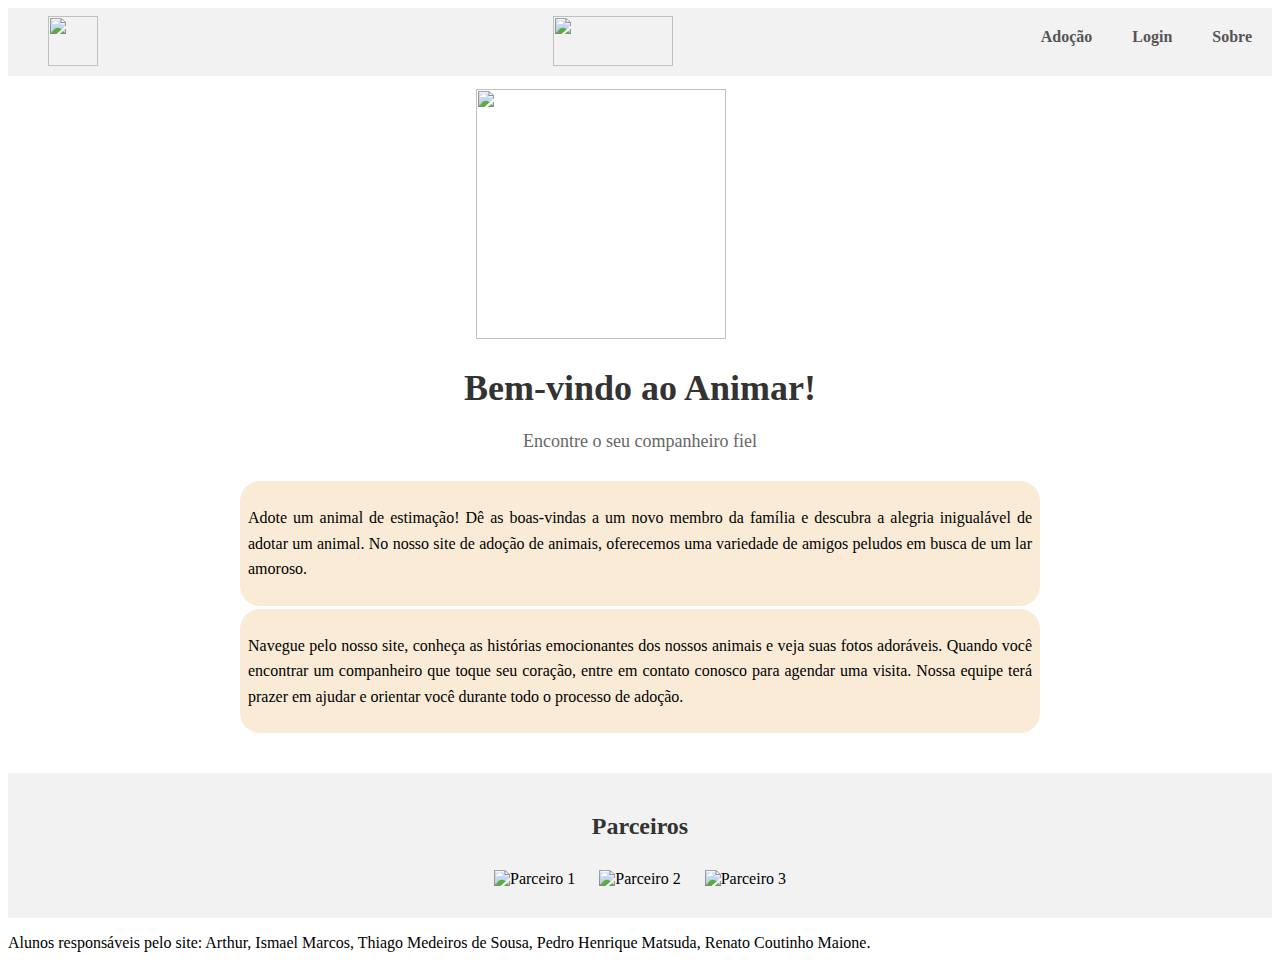
==== index.html @ 3d34a371 "Add files via upload" ====
<!DOCTYPE HTML>
<html>
    <head>
        <title>Animar</title>
        <style>
           
            nav {
                background-color: #f2f2f2;
                padding: 10px;
            }
            
            ul {
                list-style-type: none;
                margin: 0;
                padding: 0;
                display: flex;
                justify-content: flex-end;
            }
            
            nav li {
                margin-left: 20px;
                font-weight: bold;
                color: #555;
                cursor: pointer;
                padding: 10PX;
            }
            
            li:hover {
                background-color: #ccc;
                cursor: pointer;
            }
            
            img {
                vertical-align: middle;
                margin-top: -12px;
                
            }
            .dv1 {
                margin-top: -48px;
                margin-left: 43%;
                
        
            }
            .div2 {margin-top: 25px;
                  margin-left: 37%;
                  
            }
            
            .t1{background-color: antiquewhite;
                padding: 8px;
                border-radius: 20px;
                margin-top: 3PX;
            }
            .partners {
            text-align: center;
            margin-top: 40px;
            padding: 20px 0;
            background-color: #f2f2f2;
            }
            
            .partners h2 {
                font-size: 24px;
                color: #333;
                margin-bottom: 20px;
            }
            
            .partners img {
                width: 120px;
                height: 120px;
                margin: 10px;
            }
            .header {
            text-align: center;
            padding: 4px;
            background-color: #fff;
            }
            .header h1 {
            font-size: 36px;
            color: #333;
            margin-bottom: 10px;
            }
            .header p {
            font-size: 18px;
            color: #666;}
            .content {
            max-width: 800px;
            margin: 0 auto;
            background-color: #fff;
            text-align: justify;
            }
            
            .content p {
                line-height: 1.6;}
        </style>
    </head>
    <body>
        <nav>
            <ul>
                <li><img src="Logo.png" width="50" height="50"></li>
                <li style="margin-left: auto;">Adoção</li>
                <li>Login</li>
                <li>Sobre</li>
            </ul>
            <div class="dv1"><img src="c:\Users\Renato Maione\Pictures\logo2.png" width="120px" height="50px" >
            </div>
        </nav>
        <div class="div2">
            <img src="Logo.png" width="250" height="250">
        </div>
        <div class="content">
            <div class="header">
                <h1>Bem-vindo ao Animar!</h1>
                <p>Encontre o seu companheiro fiel</p>
            </div>
            <div class="t1">
                <p>Adote um animal de estimação! Dê as boas-vindas a um novo membro da família e descubra a alegria inigualável de adotar um animal. No nosso site de adoção de animais, oferecemos uma variedade de amigos peludos em busca de um lar amoroso.</p>
            </div>
            <div class="t1">
                <p>Navegue pelo nosso site, conheça as histórias emocionantes dos nossos animais e veja suas fotos adoráveis. Quando você encontrar um companheiro que toque seu coração, entre em contato conosco para agendar uma visita. Nossa equipe terá prazer em ajudar e orientar você durante todo o processo de adoção.</p>
            </div>
        </div>
        <div class="partners">
            <h2>Parceiros</h2>
            <img src="par1.png" alt="Parceiro 1">
            <img src="par2.jpg" alt="Parceiro 2">
            <img src="par3.jpg" alt="Parceiro 3">
        </div>
        
    </body>
    <footer>
        <p>Alunos responsáveis pelo site: Arthur, Ismael Marcos, Thiago Medeiros de Sousa, Pedro Henrique Matsuda, Renato Coutinho Maione.</p>
    </footer>
</html>
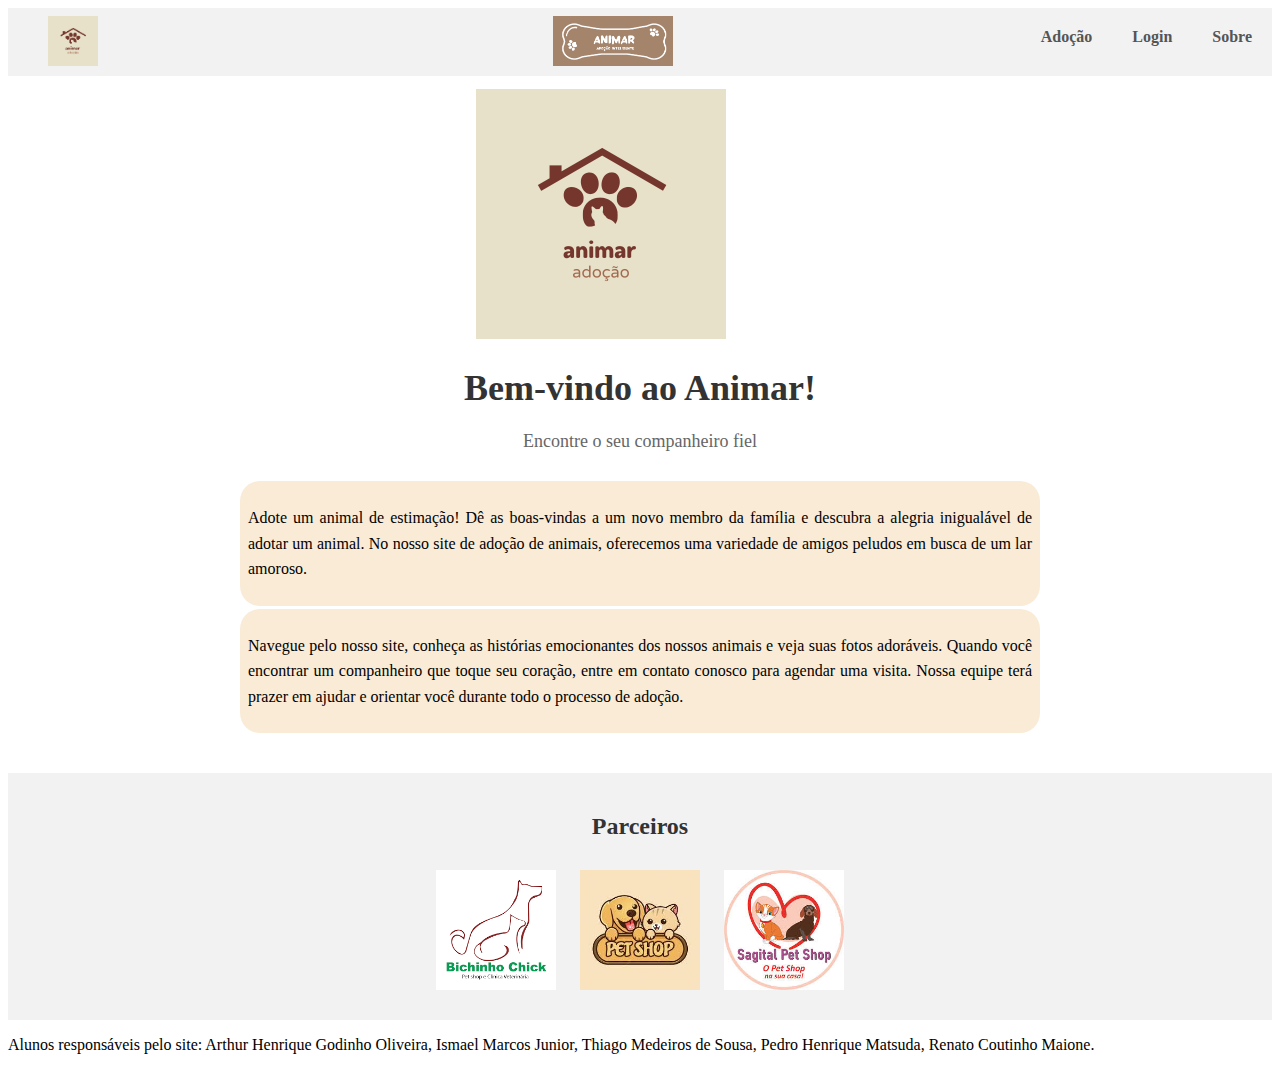
==== commit 09b11afe: "Update index.html" ====
--- a/index.html
+++ b/index.html
@@ -96,16 +96,16 @@
     <body>
         <nav>
             <ul>
-                <li><img src="Logo.png" width="50" height="50"></li>
+                <li><img src="animar/Logo.png" width="50" height="50"></li>
                 <li style="margin-left: auto;">Adoção</li>
                 <li>Login</li>
                 <li>Sobre</li>
             </ul>
-            <div class="dv1"><img src="c:\Users\Renato Maione\Pictures\logo2.png" width="120px" height="50px" >
+            <div class="dv1"><img src="animar/logo2.png" width="120px" height="50px" >
             </div>
         </nav>
         <div class="div2">
-            <img src="Logo.png" width="250" height="250">
+            <img src="animar/Logo.png" width="250" height="250">
         </div>
         <div class="content">
             <div class="header">
@@ -121,13 +121,13 @@
         </div>
         <div class="partners">
             <h2>Parceiros</h2>
-            <img src="par1.png" alt="Parceiro 1">
-            <img src="par2.jpg" alt="Parceiro 2">
-            <img src="par3.jpg" alt="Parceiro 3">
+            <img src="animar/par1.png" alt="Parceiro 1">
+            <img src="animar/par2.jpg" alt="Parceiro 2">
+            <img src="animar/par3.jpg" alt="Parceiro 3">
         </div>
         
     </body>
     <footer>
-        <p>Alunos responsáveis pelo site: Arthur, Ismael Marcos, Thiago Medeiros de Sousa, Pedro Henrique Matsuda, Renato Coutinho Maione.</p>
+        <p>Alunos responsáveis pelo site: Arthur Henrique Godinho Oliveira, Ismael Marcos Junior, Thiago Medeiros de Sousa, Pedro Henrique Matsuda, Renato Coutinho Maione.</p>
     </footer>
 </html>
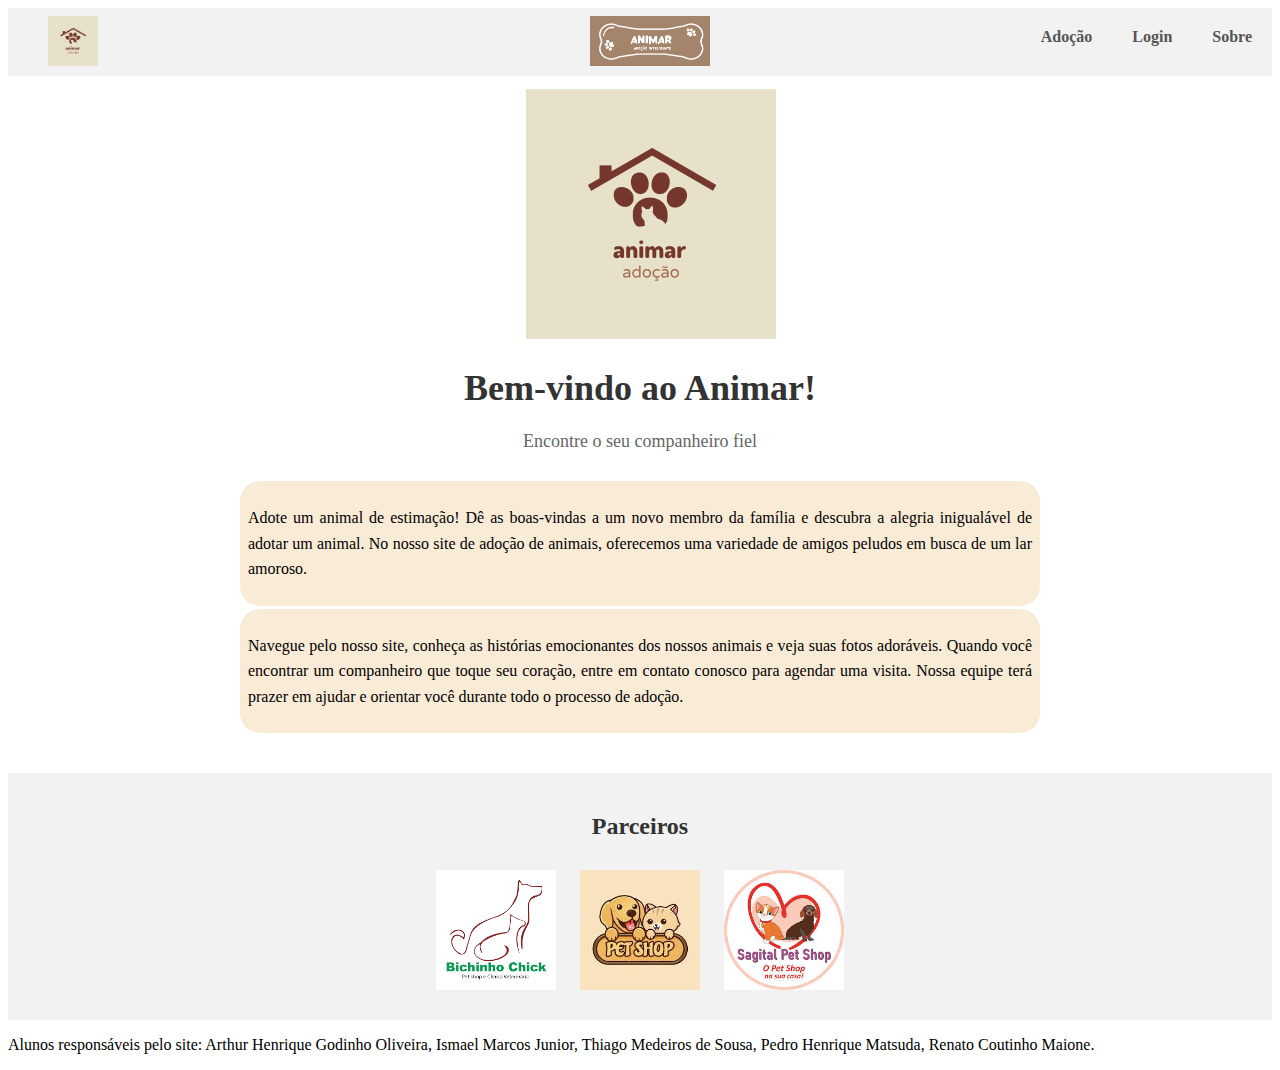
==== commit 83e21588: "Update index.html" ====
--- a/index.html
+++ b/index.html
@@ -37,12 +37,12 @@
             }
             .dv1 {
                 margin-top: -48px;
-                margin-left: 43%;
+                margin-left: 46%;
                 
         
             }
             .div2 {margin-top: 25px;
-                  margin-left: 37%;
+                  margin-left: 41%;
                   
             }
             
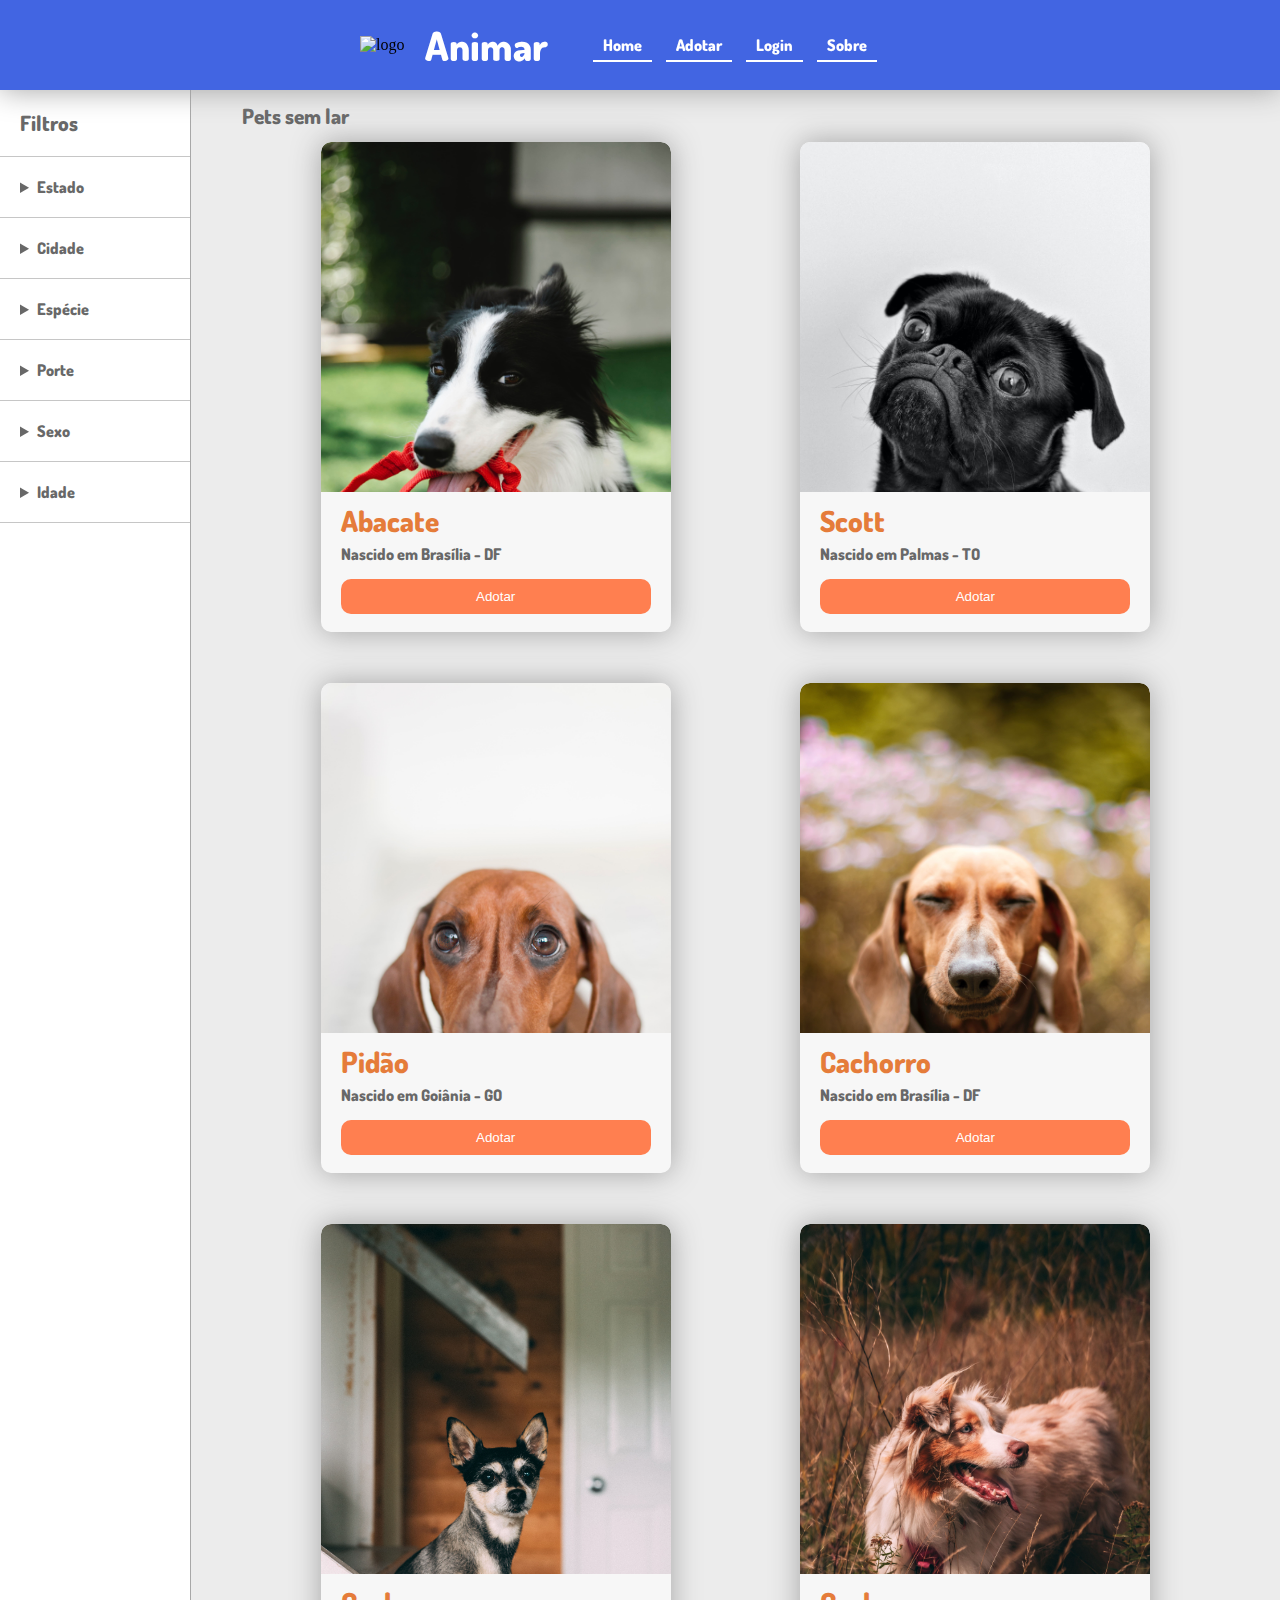
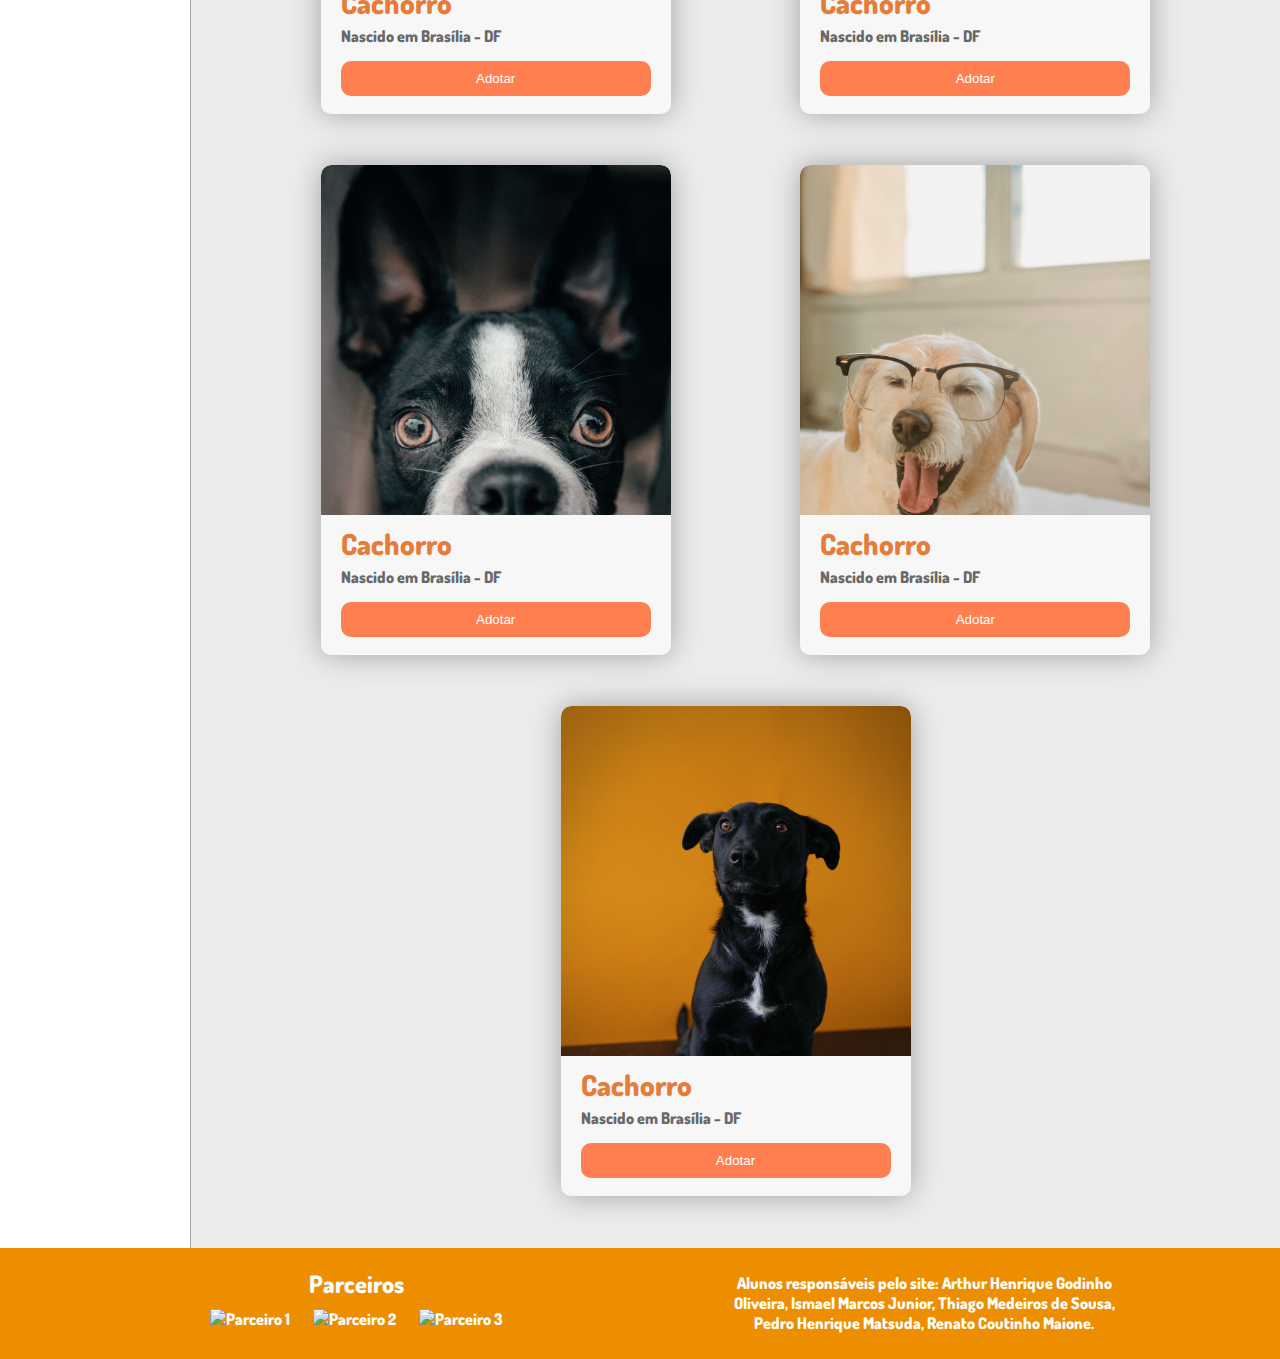
==== commit 6f024d7b: "Add files via upload" ====
--- a/index.html
+++ b/index.html
@@ -1,133 +1,219 @@
-<!DOCTYPE HTML>
-<html>
-    <head>
-        <title>Animar</title>
-        <style>
-           
-            nav {
-                background-color: #f2f2f2;
-                padding: 10px;
-            }
-            
-            ul {
-                list-style-type: none;
-                margin: 0;
-                padding: 0;
-                display: flex;
-                justify-content: flex-end;
-            }
-            
-            nav li {
-                margin-left: 20px;
-                font-weight: bold;
-                color: #555;
-                cursor: pointer;
-                padding: 10PX;
-            }
-            
-            li:hover {
-                background-color: #ccc;
-                cursor: pointer;
-            }
-            
-            img {
-                vertical-align: middle;
-                margin-top: -12px;
-                
-            }
-            .dv1 {
-                margin-top: -48px;
-                margin-left: 46%;
-                
-        
-            }
-            .div2 {margin-top: 25px;
-                  margin-left: 41%;
-                  
-            }
-            
-            .t1{background-color: antiquewhite;
-                padding: 8px;
-                border-radius: 20px;
-                margin-top: 3PX;
-            }
-            .partners {
-            text-align: center;
-            margin-top: 40px;
-            padding: 20px 0;
-            background-color: #f2f2f2;
-            }
-            
-            .partners h2 {
-                font-size: 24px;
-                color: #333;
-                margin-bottom: 20px;
-            }
-            
-            .partners img {
-                width: 120px;
-                height: 120px;
-                margin: 10px;
-            }
-            .header {
-            text-align: center;
-            padding: 4px;
-            background-color: #fff;
-            }
-            .header h1 {
-            font-size: 36px;
-            color: #333;
-            margin-bottom: 10px;
-            }
-            .header p {
-            font-size: 18px;
-            color: #666;}
-            .content {
-            max-width: 800px;
-            margin: 0 auto;
-            background-color: #fff;
-            text-align: justify;
-            }
-            
-            .content p {
-                line-height: 1.6;}
-        </style>
-    </head>
-    <body>
-        <nav>
-            <ul>
-                <li><img src="animar/Logo.png" width="50" height="50"></li>
-                <li style="margin-left: auto;">Adoção</li>
-                <li>Login</li>
-                <li>Sobre</li>
-            </ul>
-            <div class="dv1"><img src="animar/logo2.png" width="120px" height="50px" >
-            </div>
-        </nav>
-        <div class="div2">
-            <img src="animar/Logo.png" width="250" height="250">
-        </div>
-        <div class="content">
-            <div class="header">
-                <h1>Bem-vindo ao Animar!</h1>
-                <p>Encontre o seu companheiro fiel</p>
-            </div>
-            <div class="t1">
-                <p>Adote um animal de estimação! Dê as boas-vindas a um novo membro da família e descubra a alegria inigualável de adotar um animal. No nosso site de adoção de animais, oferecemos uma variedade de amigos peludos em busca de um lar amoroso.</p>
-            </div>
-            <div class="t1">
-                <p>Navegue pelo nosso site, conheça as histórias emocionantes dos nossos animais e veja suas fotos adoráveis. Quando você encontrar um companheiro que toque seu coração, entre em contato conosco para agendar uma visita. Nossa equipe terá prazer em ajudar e orientar você durante todo o processo de adoção.</p>
-            </div>
-        </div>
-        <div class="partners">
-            <h2>Parceiros</h2>
-            <img src="animar/par1.png" alt="Parceiro 1">
-            <img src="animar/par2.jpg" alt="Parceiro 2">
-            <img src="animar/par3.jpg" alt="Parceiro 3">
-        </div>
-        
-    </body>
-    <footer>
-        <p>Alunos responsáveis pelo site: Arthur Henrique Godinho Oliveira, Ismael Marcos Junior, Thiago Medeiros de Sousa, Pedro Henrique Matsuda, Renato Coutinho Maione.</p>
-    </footer>
-</html>
+<!DOCTYPE html>
+<html lang="pt-br">
+<head>
+    <meta charset="UTF-8">
+    <meta http-equiv="X-UA-Compatible" content="IE=edge">
+    <meta name="viewport" content="width=device-width, initial-scale=1.0">
+    <link rel="stylesheet" href="./css/style.css">
+    <title>Animar - Adote um Pet!</title>
+</head>
+<body>
+    <div id="conteiner">
+        <header>
+            <div id="header">
+                <div id="logo-nome">
+                    <div id="logo">
+                        <img src="../img/logo.jpg" alt="logo">
+                    </div>
+                    <div id="nome">
+                        <p>Animar</p>
+                    </div>  
+                </div>             
+                <nav>
+                    <ul>
+                        <a href="../index.html"><li>Home</li></a>
+                        <a href="../adotar/index.html"><li>Adotar</li></a>
+                        <a href="../login/index.html"><li>Login</li></a>
+                        <a href="../sobre/index.html"><li>Sobre</li></a>
+                    </ul>
+                </nav>            
+            </div>
+        </header>
+        <main>
+            <div id="main">
+                <aside id="filtros">
+                    <p id="filtro-titulo" class="filtro">Filtros</p>
+                    <div class="filtro">
+                        <details>
+                            <summary>Estado</summary>
+                            <input type="checkbox" name="estado" id="ma">
+                            <label for="am">MA</label><br>
+                            <input type="checkbox" name="estado" id="to">
+                            <label for="am">TO</label><br>
+                            <input type="checkbox" name="estado" id="pi">
+                            <label for="am">PI</label><br>
+                            <input type="checkbox" name="estado" id="ba">
+                            <label for="am">BA</label><br>
+                        </details>
+                    </div>
+                    <div class="filtro">
+                        <details>
+                            <summary>Cidade</summary>
+                            <input type="checkbox" name="cidade" id="palmas">
+                            <label for="palmas">Palmas</label><br>
+                            <input type="checkbox" name="cidade" id="porto-nacional">
+                            <label for="porto-nacional">Porto Nacional</label><br>
+                        </details>
+                    </div>
+                    <div class="filtro">
+                        <details>
+                            <summary>Espécie</summary>
+                            <input type="checkbox" name="especie" id="cachorros">
+                            <label for="cachorros">Cachorros</label><br>
+                            <input type="checkbox" name="especie" id="gatos">
+                            <label for="gatos">Gatos</label><br>
+                            <input type="checkbox" name="especie" id="roedores">
+                            <label for="roedores">Roedores</label><br>
+                            <input type="checkbox" name="especie" id="coelhos">
+                            <label for="coelhos">Coelhos</label><br>
+                        </details>
+                    </div>
+                    <div class="filtro">
+                        <details>
+                            <summary>Porte</summary>
+                            <input type="checkbox" name="porte" id="pequeno">
+                            <label for="pequeno">Pequeno</label><br>
+                            <input type="checkbox" name="porte" id="medio">
+                            <label for="medio">Médio</label><br>
+                            <input type="checkbox" name="porte" id="grande">
+                            <label for="grande">Grande</label><br>
+                        </details>
+                    </div>
+                    <div class="filtro">
+                        <details>
+                            <summary>Sexo</summary>
+                            <input type="checkbox" name="sexo" id="macho">
+                            <label for="macho">Macho</label><br>
+                            <input type="checkbox" name="sexo" id="femea">
+                            <label for="femea">Fêmea</label><br>
+                        </details>
+                    </div>
+                    <div class="filtro">
+                        <details>
+                            <summary>Idade</summary>
+                            <input type="checkbox" name="idade" id="filhotes">
+                            <label for="filhotes">0 a 6 meses (filhotes)</label><br>
+                            <input type="checkbox" name="idade" id="jovens">
+                            <label for="jovens">7 meses a 5 anos (jovens)</label><br>
+                            <input type="checkbox" name="idade" id="adultos">
+                            <label for="adultos">6 a 10 anos (adultos)</label><br>
+                            <input type="checkbox" name="idade" id="idosos">
+                            <label for="idosos">11 anos ou mais (idosos)</label><br>
+                        </details>
+                    </div>
+                </aside>
+                <aside id="galeria">                
+                    <div id="galeria-titulo">
+                        <p>Pets sem lar</p>
+                    </div>
+                    <div id="galeria-pets">
+                        <div class="pet">
+                            <figure>
+                                <img src="./img/1.jpg" alt="foto do pet">
+                            </figure>
+                            <div class="info">
+                                <p class="nome-pet">Abacate</p>
+                                <p class="desc-pet">Nascido em Brasília - DF</p>
+                                <a href="./formulario/index.html"><button class="adotar">Adotar</button></a>                        
+                            </div>
+                        </div>
+                        <div class="pet">
+                            <figure>
+                                <img src="./img/2.jpg" alt="foto do pet">
+                            </figure>
+                            <div class="info">
+                                <p class="nome-pet">Scott</p>
+                                <p class="desc-pet">Nascido em Palmas - TO</p>
+                                <a href="./formulario/index.html"><button class="adotar">Adotar</button></a>                        
+                            </div>
+                        </div>
+                        <div class="pet">
+                            <figure>
+                                <img src="./img/3.jpg" alt="foto do pet">
+                            </figure>
+                            <div class="info">
+                                <p class="nome-pet">Pidão</p>
+                                <p class="desc-pet">Nascido em Goiânia - GO</p>
+                                <a href="./formulario/index.html"><button class="adotar">Adotar</button></a>                        
+                            </div>
+                        </div>
+                        <div class="pet">
+                            <figure>
+                                <img src="./img/4.jpg" alt="foto do pet">
+                            </figure>
+                            <div class="info">
+                                <p class="nome-pet">Cachorro</p>
+                                <p class="desc-pet">Nascido em Brasília - DF</p>
+                                <a href="./formulario/index.html"><button class="adotar">Adotar</button></a>                        
+                            </div>
+                        </div>
+                        <div class="pet">
+                            <figure>
+                                <img src="./img/5.jpg" alt="foto do pet">
+                            </figure>
+                            <div class="info">
+                                <p class="nome-pet">Cachorro</p>
+                                <p class="desc-pet">Nascido em Brasília - DF</p>
+                                <a href="./formulario/index.html"><button class="adotar">Adotar</button></a>                        
+                            </div>
+                        </div>
+                        <div class="pet">
+                            <figure>
+                                <img src="./img/6.jpg" alt="foto do pet">
+                            </figure>
+                            <div class="info">
+                                <p class="nome-pet">Cachorro</p>
+                                <p class="desc-pet">Nascido em Brasília - DF</p>
+                                <a href="./formulario/index.html"><button class="adotar">Adotar</button></a>                        
+                            </div>
+                        </div>
+                        <div class="pet">
+                            <figure>
+                                <img src="./img/7.jpg" alt="foto do pet">
+                            </figure>
+                            <div class="info">
+                                <p class="nome-pet">Cachorro</p>
+                                <p class="desc-pet">Nascido em Brasília - DF</p>
+                                <a href="./formulario/index.html"><button class="adotar">Adotar</button></a>                        
+                            </div>
+                        </div>
+                        <div class="pet">
+                            <figure>
+                                <img src="./img/8.jpg" alt="foto do pet">
+                            </figure>
+                            <div class="info">
+                                <p class="nome-pet">Cachorro</p>
+                                <p class="desc-pet">Nascido em Brasília - DF</p>
+                                <a href="./formulario/index.html"><button class="adotar">Adotar</button></a>                     
+                            </div>
+                        </div>
+                        <div class="pet">
+                            <figure>
+                                <img src="./img/9.jpg" alt="foto do pet">
+                            </figure>
+                            <div class="info">
+                                <p class="nome-pet">Cachorro</p>
+                                <p class="desc-pet">Nascido em Brasília - DF</p>
+                                <a href="./formulario/index.html"><button class="adotar">Adotar</button></a>                        
+                            </div>
+                        </div>                        
+                    </div>
+                </aside>
+            </div>
+        </main>    
+        <footer>
+            <div id="parceiros">
+                <h2>Parceiros</h2>
+                <img src="../img/par1.png" alt="Parceiro 1">
+                <img src="../img/par2.jpg" alt="Parceiro 2">
+                <img src="../img/par3.jpg" alt="Parceiro 3">
+            </div>
+            <div id="alunos">
+                <p>Alunos responsáveis pelo site: Arthur Henrique Godinho Oliveira, Ismael Marcos Junior, 
+                Thiago Medeiros de Sousa, Pedro Henrique Matsuda, Renato Coutinho Maione.</p>
+            </div>
+        </footer>   
+    </div>
+
+</body>
+</html>--- a/css/style.css
+++ b/css/style.css
@@ -0,0 +1,187 @@
+*{
+    margin: 0;
+    padding: 0;
+}
+@font-face {
+    font-family: Dosis-ExtraBold;
+    src: url(../fonts/Dosis-ExtraBold.woff);
+}
+body{
+    background-color: #ececec;
+    overflow-x: hidden;
+}
+header{
+    background-color: #4265e2;
+    padding: 20px;
+    position: sticky;
+    top: 0;
+    box-shadow: 0 0 30px #a2a2a2;
+}
+#header{
+    display: flex;
+    justify-content: center;
+}
+#logo-nome{
+    display: flex;
+    align-items: center;
+    margin-right: 40px;
+}
+#logo{
+    float: left;
+}
+#logo img{
+    width: 70px;
+}
+#nome{
+    display: flex;
+    align-items: center;
+    padding-left: 20px;
+    float: left;
+}
+#nome p{
+    font-family: Dosis-Extrabold;
+    font-size: 2.5em;
+    color: #fff;
+}
+nav{
+    display: flex;
+    float: right;
+    align-items: center;
+    margin-right: 3vw;
+}
+nav ul li{
+    display: inline;
+    margin: 5px;
+    font-family: Dosis-Extrabold;
+    color: #fff;
+    border-bottom: solid 2px #fff;
+    padding: 5px 10px;
+    cursor: pointer;
+}
+nav ul li:hover{
+    background-color: #fff;
+    color: #4265e2;
+    transition: 0.8s;
+}
+nav a{
+    text-decoration: none;
+}
+main{
+    display: flex;
+}
+#main{
+    display: flex;
+}
+#filtros{
+    height: 100%;
+    float: left;
+    background-color: #ffffff;
+    border-right: solid 1px #a8a8a8;
+}
+.filtro{
+    font-family: Dosis-Extrabold;
+    color: #909090;
+    width: 150px;
+    padding: 20px;
+    cursor: pointer;
+    border-bottom: solid 1px #c6c6c6;
+}
+#filtro-titulo{
+    font-family: Dosis-Extrabold;
+    color: #686868;
+    font-size: 1.3em;
+    cursor: auto;
+}
+.filtro summary{
+    color: #686868;
+}
+.filtro details input{
+    margin-top: 10px;
+}
+.filtro details label{
+    margin-top: 10px;
+}
+#galeria{
+    width: 90%;    
+    float: left;
+}
+#galeria-titulo{
+    width: 100%;
+    padding: 1vw 4vw;
+    font-family: Dosis-Extrabold;
+    color: #686868;
+    font-size: 1.3em;
+}
+#galeria-pets{
+    display: flex;
+    flex-wrap: wrap;
+    justify-content: space-evenly;
+    padding: 4vw;
+    padding-top: 0;
+    gap: 4vw;
+}
+.pet{
+    width: 350px;
+    height: 490px;
+    border-radius: 10px;
+    box-shadow: 0 0 30px #a2a2a2;
+    background-color: #f7f7f7;
+}
+.pet figure{
+    width: 350px;
+    height: 350px;
+    border-top-left-radius: 10px;
+    border-top-right-radius: 10px;
+    overflow: hidden;
+}
+.pet figure img{
+    width: 100%;
+    border-top-left-radius: 10px;
+    border-top-right-radius: 10px;
+
+}
+.info{
+    padding: 10px 20px;
+    font-family: Dosis-Extrabold;
+}
+.nome-pet{
+    color: #e57c3a;
+    font-size: 1.8em;
+}
+.desc-pet{
+    color: #686868;
+    line-height: 30px;
+}
+.adotar{
+    width: 100%;
+    padding: 10px;
+    margin-top: 10px;
+    border-radius: 10px;
+    border: none;
+    background-color: coral;
+    color: #fff;
+    cursor: pointer;
+}
+footer{
+    font-family: Dosis-Extrabold;
+    color: #fff;
+    background-color: #ec8e00;
+    display: flex;
+    justify-content: space-evenly;
+    align-items: center;
+}
+#parceiros{
+    width: 30%;
+    padding: 20px;
+    text-align: center;
+}
+#parceiros img{
+    width: 120px;
+    height: 120px;
+    margin: 10px;
+}
+#alunos{
+    width: 30%;
+    padding: 20px;
+    text-align: center;
+}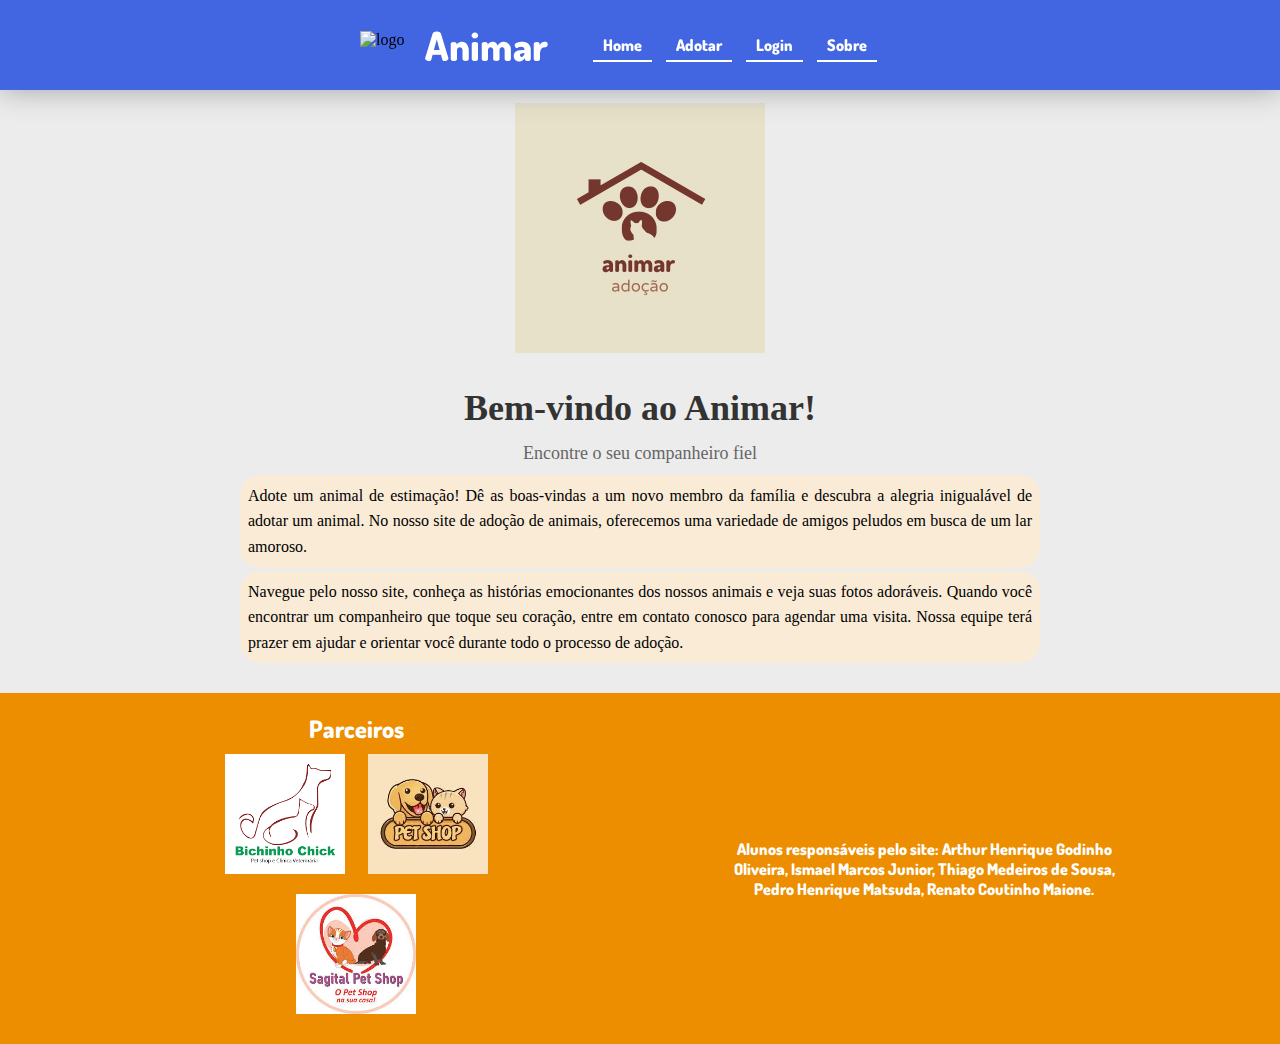
==== commit e03d0b4d: "Add files via upload" ====
--- a/index.html
+++ b/index.html
@@ -1,19 +1,165 @@
-<!DOCTYPE html>
-<html lang="pt-br">
-<head>
-    <meta charset="UTF-8">
-    <meta http-equiv="X-UA-Compatible" content="IE=edge">
-    <meta name="viewport" content="width=device-width, initial-scale=1.0">
-    <link rel="stylesheet" href="./css/style.css">
-    <title>Animar - Adote um Pet!</title>
-</head>
-<body>
-    <div id="conteiner">
+<!DOCTYPE HTML>
+<html>
+    <head>
+        <title>Animar - Home</title>
+        <style>
+            *{
+                margin: 0;
+                padding: 0;
+            }
+
+            @font-face {
+                font-family: Dosis-ExtraBold;
+                src: url(./fonts/Dosis-ExtraBold.woff);
+            }
+
+            body{
+                background-color: #ececec;
+            }
+
+            header{
+                background-color: #4265e2;
+                padding: 20px;
+                position: sticky;
+                top: 0;
+                box-shadow: 0 0 30px #a2a2a2;
+            }
+
+            #header{
+                display: flex;
+                justify-content: center;
+            }
+
+            #logo-nome{
+                display: flex;
+                align-items: center;
+                margin-right: 40px;
+            }
+
+            #logo{
+                float: left;
+            }
+
+            #logo img{
+                width: 70px;
+            }
+
+            #nome{
+                display: flex;
+                align-items: center;
+                padding-left: 20px;
+                float: left;
+            }
+
+            #nome p{
+                font-family: Dosis-Extrabold;
+                font-size: 2.5em;
+                color: #fff;
+            }
+            
+            nav{
+                display: flex;
+                float: right;
+                align-items: center;
+                margin-right: 3vw;
+            }
+
+            nav ul li{
+                display: inline;
+                margin: 5px;
+                font-family: Dosis-Extrabold;
+                color: #fff;
+                border-bottom: solid 2px #fff;
+                padding: 5px 10px;
+                cursor: pointer;
+            }
+
+            nav ul li:hover{
+                background-color: #fff;
+                color: #4265e2;
+                transition: 0.8s;
+            }
+
+            nav a{
+                text-decoration: none;
+            }
+
+            img {
+                vertical-align: middle;
+                margin-top: -12px;
+                
+            }
+            main{
+                width: 100%;
+                display: flex;
+                flex-direction: column;
+                align-items: center;
+            }
+            .div2{
+                margin-top: 25px;  
+            }
+            
+            .t1{
+                background-color: antiquewhite;
+                padding: 8px;
+                border-radius: 20px;
+                margin-top: 3PX;
+            }
+            .header {
+            text-align: center;
+            padding: 4px;
+            background-color: #ececec;
+            }
+            .header h1 {
+            font-size: 36px;
+            color: #333;
+            margin-bottom: 10px;
+            }
+            .header p {
+            font-size: 18px;
+            color: #666;}
+            .content {
+            max-width: 800px;
+            margin: 0 auto;
+            padding: 30px 0px;
+            background-color: #ececec;
+            text-align: justify;
+            }
+            
+            .content p {
+                line-height: 1.6;}
+            footer{
+                width: 100%;
+                font-family: Dosis-Extrabold;
+                color: #fff;
+                background-color: #ec8e00;
+                display: flex;
+                justify-content: space-evenly;
+                align-items: center;
+            }
+            #parceiros{
+                width: 30%;
+                padding: 20px;
+                text-align: center;
+            }
+            #parceiros img{
+                width: 120px;
+                height: 120px;
+                margin: 10px;
+            }
+            #alunos{
+                width: 30%;
+                padding: 20px;
+                text-align: center;
+            }
+        </style>
+    </head>
+    <body>
         <header>
             <div id="header">
                 <div id="logo-nome">
                     <div id="logo">
-                        <img src="../img/logo.jpg" alt="logo">
+                        <img src="./img/logo.jpg" alt="logo">
                     </div>
                     <div id="nome">
                         <p>Animar</p>
@@ -21,199 +167,41 @@
                 </div>             
                 <nav>
                     <ul>
-                        <a href="../index.html"><li>Home</li></a>
-                        <a href="../adotar/index.html"><li>Adotar</li></a>
-                        <a href="../login/index.html"><li>Login</li></a>
-                        <a href="../sobre/index.html"><li>Sobre</li></a>
+                        <a href="./index.html"><li>Home</li></a>
+                        <a href="./adotar/index.html"><li>Adotar</li></a>
+                        <a href="./login/index.html"><li>Login</li></a>
+                        <a href="./sobre/index.html"><li>Sobre</li></a>
                     </ul>
                 </nav>            
             </div>
         </header>
         <main>
-            <div id="main">
-                <aside id="filtros">
-                    <p id="filtro-titulo" class="filtro">Filtros</p>
-                    <div class="filtro">
-                        <details>
-                            <summary>Estado</summary>
-                            <input type="checkbox" name="estado" id="ma">
-                            <label for="am">MA</label><br>
-                            <input type="checkbox" name="estado" id="to">
-                            <label for="am">TO</label><br>
-                            <input type="checkbox" name="estado" id="pi">
-                            <label for="am">PI</label><br>
-                            <input type="checkbox" name="estado" id="ba">
-                            <label for="am">BA</label><br>
-                        </details>
-                    </div>
-                    <div class="filtro">
-                        <details>
-                            <summary>Cidade</summary>
-                            <input type="checkbox" name="cidade" id="palmas">
-                            <label for="palmas">Palmas</label><br>
-                            <input type="checkbox" name="cidade" id="porto-nacional">
-                            <label for="porto-nacional">Porto Nacional</label><br>
-                        </details>
-                    </div>
-                    <div class="filtro">
-                        <details>
-                            <summary>Espécie</summary>
-                            <input type="checkbox" name="especie" id="cachorros">
-                            <label for="cachorros">Cachorros</label><br>
-                            <input type="checkbox" name="especie" id="gatos">
-                            <label for="gatos">Gatos</label><br>
-                            <input type="checkbox" name="especie" id="roedores">
-                            <label for="roedores">Roedores</label><br>
-                            <input type="checkbox" name="especie" id="coelhos">
-                            <label for="coelhos">Coelhos</label><br>
-                        </details>
-                    </div>
-                    <div class="filtro">
-                        <details>
-                            <summary>Porte</summary>
-                            <input type="checkbox" name="porte" id="pequeno">
-                            <label for="pequeno">Pequeno</label><br>
-                            <input type="checkbox" name="porte" id="medio">
-                            <label for="medio">Médio</label><br>
-                            <input type="checkbox" name="porte" id="grande">
-                            <label for="grande">Grande</label><br>
-                        </details>
-                    </div>
-                    <div class="filtro">
-                        <details>
-                            <summary>Sexo</summary>
-                            <input type="checkbox" name="sexo" id="macho">
-                            <label for="macho">Macho</label><br>
-                            <input type="checkbox" name="sexo" id="femea">
-                            <label for="femea">Fêmea</label><br>
-                        </details>
-                    </div>
-                    <div class="filtro">
-                        <details>
-                            <summary>Idade</summary>
-                            <input type="checkbox" name="idade" id="filhotes">
-                            <label for="filhotes">0 a 6 meses (filhotes)</label><br>
-                            <input type="checkbox" name="idade" id="jovens">
-                            <label for="jovens">7 meses a 5 anos (jovens)</label><br>
-                            <input type="checkbox" name="idade" id="adultos">
-                            <label for="adultos">6 a 10 anos (adultos)</label><br>
-                            <input type="checkbox" name="idade" id="idosos">
-                            <label for="idosos">11 anos ou mais (idosos)</label><br>
-                        </details>
-                    </div>
-                </aside>
-                <aside id="galeria">                
-                    <div id="galeria-titulo">
-                        <p>Pets sem lar</p>
-                    </div>
-                    <div id="galeria-pets">
-                        <div class="pet">
-                            <figure>
-                                <img src="./img/1.jpg" alt="foto do pet">
-                            </figure>
-                            <div class="info">
-                                <p class="nome-pet">Abacate</p>
-                                <p class="desc-pet">Nascido em Brasília - DF</p>
-                                <a href="./formulario/index.html"><button class="adotar">Adotar</button></a>                        
-                            </div>
-                        </div>
-                        <div class="pet">
-                            <figure>
-                                <img src="./img/2.jpg" alt="foto do pet">
-                            </figure>
-                            <div class="info">
-                                <p class="nome-pet">Scott</p>
-                                <p class="desc-pet">Nascido em Palmas - TO</p>
-                                <a href="./formulario/index.html"><button class="adotar">Adotar</button></a>                        
-                            </div>
-                        </div>
-                        <div class="pet">
-                            <figure>
-                                <img src="./img/3.jpg" alt="foto do pet">
-                            </figure>
-                            <div class="info">
-                                <p class="nome-pet">Pidão</p>
-                                <p class="desc-pet">Nascido em Goiânia - GO</p>
-                                <a href="./formulario/index.html"><button class="adotar">Adotar</button></a>                        
-                            </div>
-                        </div>
-                        <div class="pet">
-                            <figure>
-                                <img src="./img/4.jpg" alt="foto do pet">
-                            </figure>
-                            <div class="info">
-                                <p class="nome-pet">Cachorro</p>
-                                <p class="desc-pet">Nascido em Brasília - DF</p>
-                                <a href="./formulario/index.html"><button class="adotar">Adotar</button></a>                        
-                            </div>
-                        </div>
-                        <div class="pet">
-                            <figure>
-                                <img src="./img/5.jpg" alt="foto do pet">
-                            </figure>
-                            <div class="info">
-                                <p class="nome-pet">Cachorro</p>
-                                <p class="desc-pet">Nascido em Brasília - DF</p>
-                                <a href="./formulario/index.html"><button class="adotar">Adotar</button></a>                        
-                            </div>
-                        </div>
-                        <div class="pet">
-                            <figure>
-                                <img src="./img/6.jpg" alt="foto do pet">
-                            </figure>
-                            <div class="info">
-                                <p class="nome-pet">Cachorro</p>
-                                <p class="desc-pet">Nascido em Brasília - DF</p>
-                                <a href="./formulario/index.html"><button class="adotar">Adotar</button></a>                        
-                            </div>
-                        </div>
-                        <div class="pet">
-                            <figure>
-                                <img src="./img/7.jpg" alt="foto do pet">
-                            </figure>
-                            <div class="info">
-                                <p class="nome-pet">Cachorro</p>
-                                <p class="desc-pet">Nascido em Brasília - DF</p>
-                                <a href="./formulario/index.html"><button class="adotar">Adotar</button></a>                        
-                            </div>
-                        </div>
-                        <div class="pet">
-                            <figure>
-                                <img src="./img/8.jpg" alt="foto do pet">
-                            </figure>
-                            <div class="info">
-                                <p class="nome-pet">Cachorro</p>
-                                <p class="desc-pet">Nascido em Brasília - DF</p>
-                                <a href="./formulario/index.html"><button class="adotar">Adotar</button></a>                     
-                            </div>
-                        </div>
-                        <div class="pet">
-                            <figure>
-                                <img src="./img/9.jpg" alt="foto do pet">
-                            </figure>
-                            <div class="info">
-                                <p class="nome-pet">Cachorro</p>
-                                <p class="desc-pet">Nascido em Brasília - DF</p>
-                                <a href="./formulario/index.html"><button class="adotar">Adotar</button></a>                        
-                            </div>
-                        </div>                        
-                    </div>
-                </aside>
+            <div class="div2">
+                <img src="./img/logoanimar.jpg" width="250" height="250">
             </div>
-        </main>    
-        <footer>
-            <div id="parceiros">
-                <h2>Parceiros</h2>
-                <img src="../img/par1.png" alt="Parceiro 1">
-                <img src="../img/par2.jpg" alt="Parceiro 2">
-                <img src="../img/par3.jpg" alt="Parceiro 3">
+            <div class="content">
+                <div class="header">
+                    <h1>Bem-vindo ao Animar!</h1>
+                    <p>Encontre o seu companheiro fiel</p>
+                </div>
+                <div class="t1">
+                    <p>Adote um animal de estimação! Dê as boas-vindas a um novo membro da família e descubra a alegria inigualável de adotar um animal. No nosso site de adoção de animais, oferecemos uma variedade de amigos peludos em busca de um lar amoroso.</p>
+                </div>
+                <div class="t1">
+                    <p>Navegue pelo nosso site, conheça as histórias emocionantes dos nossos animais e veja suas fotos adoráveis. Quando você encontrar um companheiro que toque seu coração, entre em contato conosco para agendar uma visita. Nossa equipe terá prazer em ajudar e orientar você durante todo o processo de adoção.</p>
+                </div>
             </div>
-            <div id="alunos">
-                <p>Alunos responsáveis pelo site: Arthur Henrique Godinho Oliveira, Ismael Marcos Junior, 
-                Thiago Medeiros de Sousa, Pedro Henrique Matsuda, Renato Coutinho Maione.</p>
-            </div>
-        </footer>   
-    </div>
-
-</body>
-</html>+            <footer>
+                <div id="parceiros">
+                    <h2>Parceiros</h2>
+                    <img src="./img/par1.png" alt="Parceiro 1">
+                    <img src="./img/par2.jpg" alt="Parceiro 2">
+                    <img src="./img/par3.jpg" alt="Parceiro 3">
+                </div>
+                <div id="alunos">
+                    <p>Alunos responsáveis pelo site: Arthur Henrique Godinho Oliveira, Ismael Marcos Junior, 
+                    Thiago Medeiros de Sousa, Pedro Henrique Matsuda, Renato Coutinho Maione.</p>
+                </div>
+            </footer>       
+    </body>
+</html>
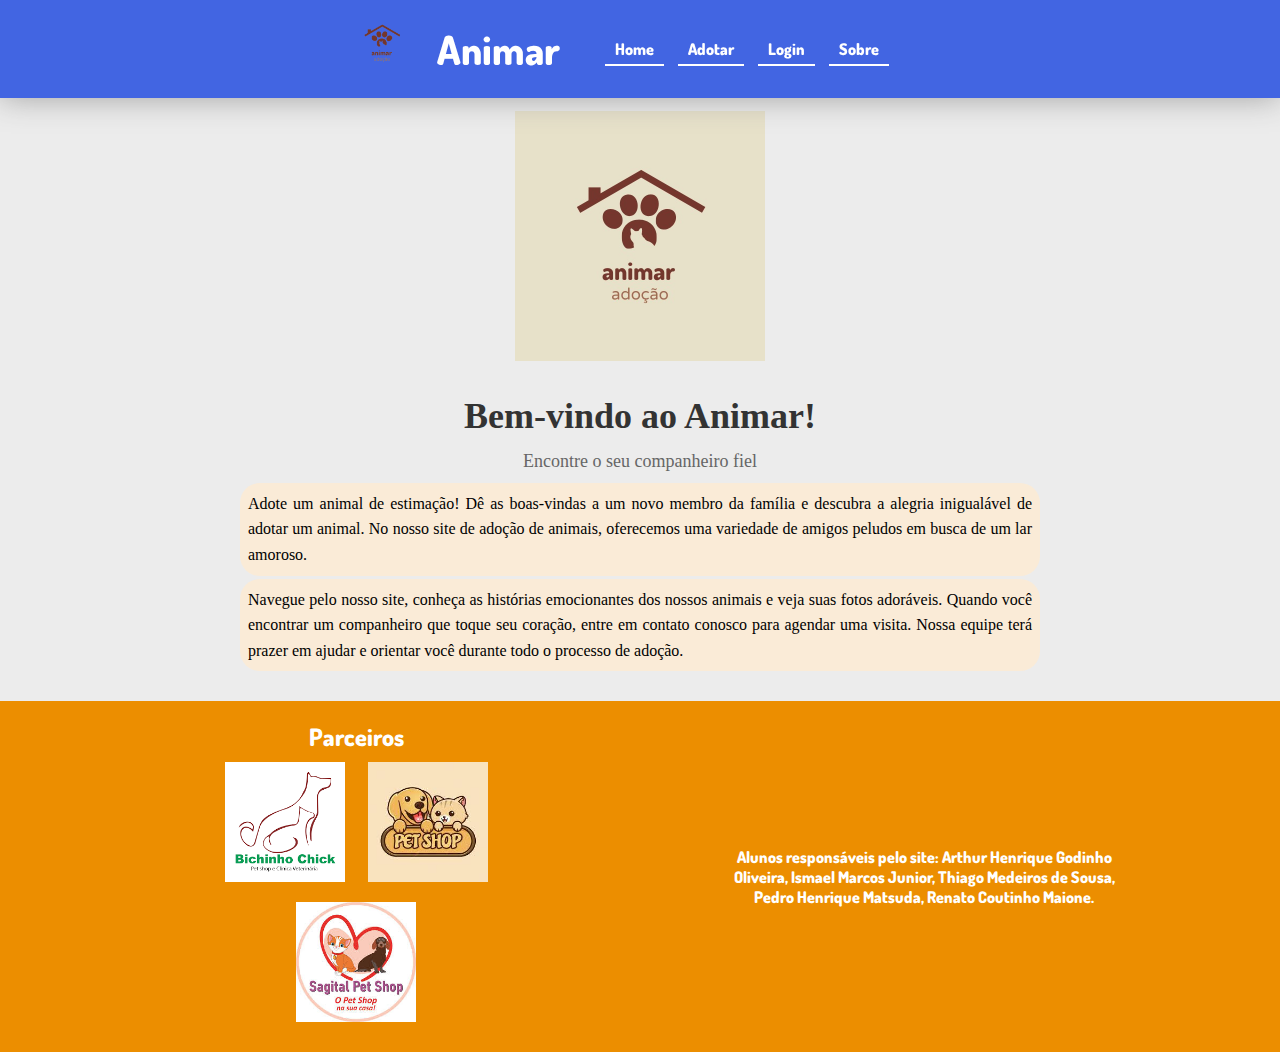
==== commit 23034da3: "Update index.html" ====
--- a/index.html
+++ b/index.html
@@ -159,7 +159,7 @@
             <div id="header">
                 <div id="logo-nome">
                     <div id="logo">
-                        <img src="./img/logo.jpg" alt="logo">
+                        <img src="img/logo.png" alt="logo">
                     </div>
                     <div id="nome">
                         <p>Animar</p>
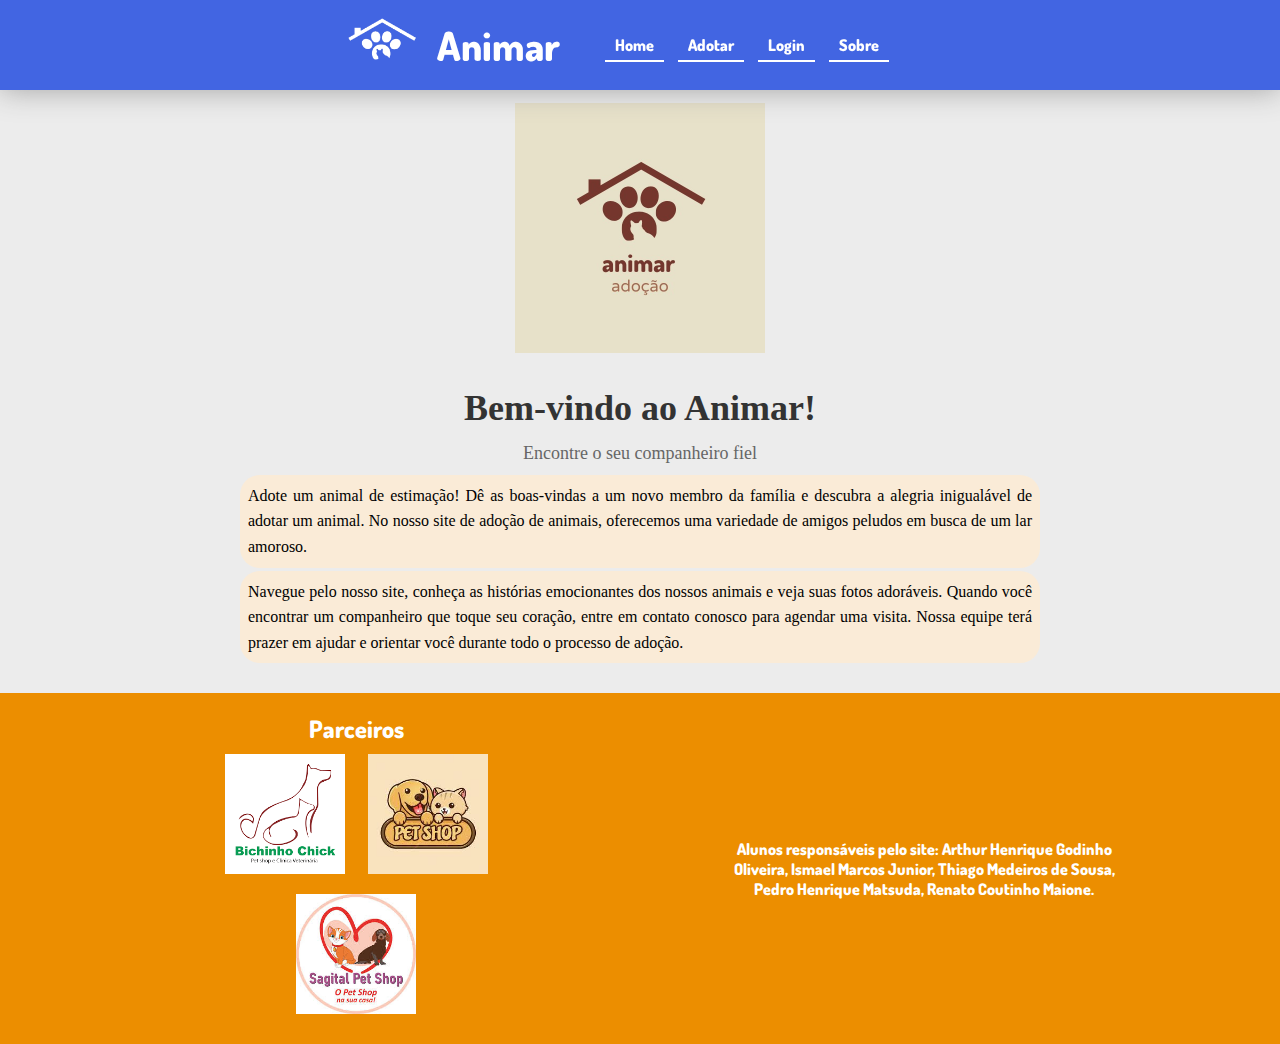
==== commit 0a8b07fc: "Update index.html" ====
--- a/index.html
+++ b/index.html
@@ -2,6 +2,7 @@
 <html>
     <head>
         <title>Animar - Home</title>
+        <link rel="icon" type="image/x-icon" href="./img/logo.ico">
         <style>
             *{
                 margin: 0;
